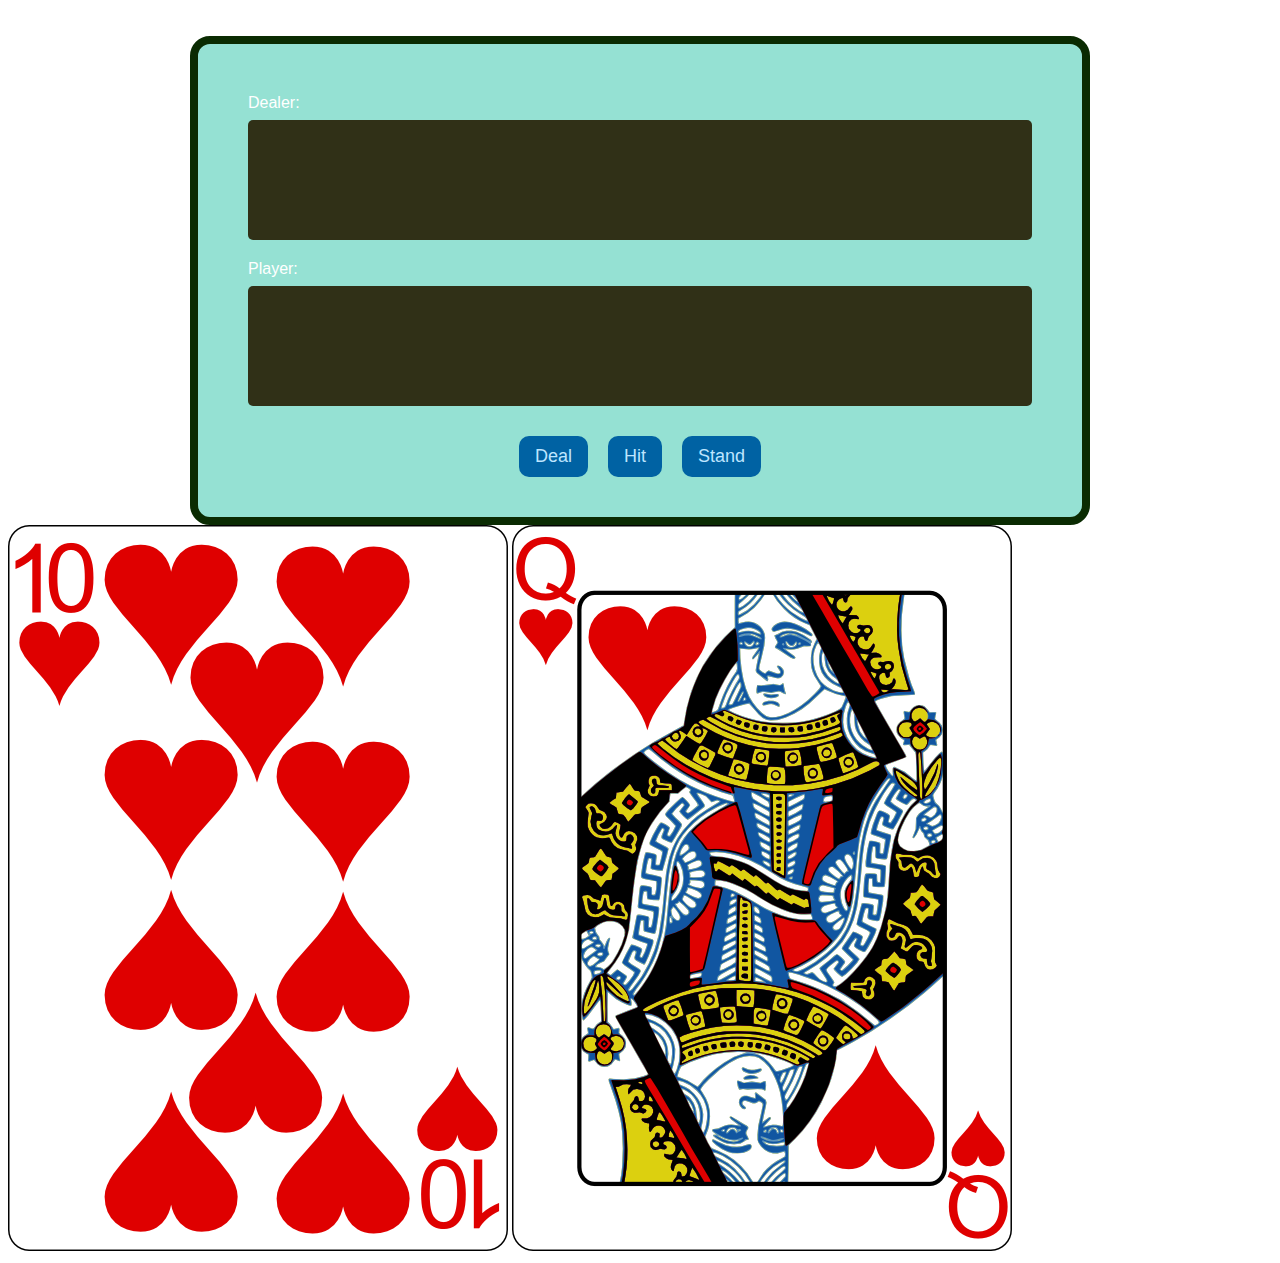
==== index.html @ 6360d5c0 "cards are randomly dealt" ====
<!DOCTYPE html>
<html lang="en">
  <head>
    <meta charset="UTF-8" />
    <meta name="viewport" content="width=device-width, initial-scale=1.0" />
    <title>Blackjack</title>
    <link rel="stylesheet" href="./styles/styles.css" />
  </head>
  <body>
    <div class="message-box" id="messages"></div>
    <div class="table">
      <div class="player">
        <label class="player-name"
          >Dealer:
          <span id="dealer-points" class="points"></span>
        </label>
        <div id="dealer-hand" class="hand">
          <!-- Dealer Hand -->
        </div>
      </div>
      <div class="player">
        <label class="player-name"
          >Player:
          <span id="player-points" class="points"></span>
        </label>
        <div id="player-hand" class="hand">
          <!-- Player Hand -->
        </div>
      </div>
      <div class="buttons">
        <button id="deal-button" type="button">Deal</button>
        <button id="hit-button" type="button">Hit</button>
        <button id="stand-button" type="button">Stand</button>
      </div>
    </div>

    <img src="./images/10_of_hearts.png" alt="" class="card1" />
    <img src="./images/queen_of_hearts.png" alt="" class="card2" />
    <script src="./scripts/main.js"></script>
  </body>
</html>
---- styles/styles.css ----
body {
  font-family: -apple-system, BlinkMacSystemFont, "Segoe UI", Roboto, Oxygen,
    Ubuntu, Cantarell, "Open Sans", "Helvetica Neue", sans-serif;
  box-sizing: border-box;
}

body * {
  box-sizing: inherit;
}

.message-box {
  width: 900px;
  max-width: calc(100% - 20px);
  margin: 0 auto 10px;
  height: 1em;
  font-size: 18px;
  color: #d6f7ad;
}

.message-box.error {
  color: rgb(122, 0, 0);
}

.table {
  width: 900px;
  max-width: calc(100% - 20px);
  border: 8px solid rgb(10, 43, 2);
  border-radius: 20px;
  background: #95e1d3;
  margin: 0 auto;
  color: white;
  padding: 30px;
}

.player {
  margin: 20px;
}

.player-name {
  display: block;
  font-size: 16px;
  margin-bottom: 8px;
}

.points {
  font-style: italic;
}

.hand {
  height: 120px;
  background: rgb(48, 48, 23);
  border-radius: 5px;
}

.hand img {
  height: 100%;
  width: auto;
  padding: 10px 0 10px 10px;
}

.buttons {
  display: flex;
  justify-content: center;
}

button {
  margin: 10px;
  font-size: 18px;
  border: 0;
  padding: 10px 16px;
  border-radius: 10px;
  color: rgb(189, 229, 255);
  background: rgb(0, 98, 163);
}

button:hover {
  cursor: pointer;
  background: rgb(35, 133, 199);
  box-shadow: 0px 0px 10px 5px rgba(35, 133, 199, 0.55);
}

button[disabled] {
  color: rgb(160, 160, 160);
  background: rgb(71, 71, 71);
}

button[disabled]:hover {
  cursor: not-allowed;
  background: rgb(71, 71, 71);
  box-shadow: none;
}

button[type="reset"] {
  color: rgb(255, 184, 184);
  background: rgb(133, 8, 8);
}

button[type="reset"]:hover {
  background: rgb(150, 7, 7);
  box-shadow: 0px 0px 10px 5px rgba(150, 7, 7, 0.63);
}
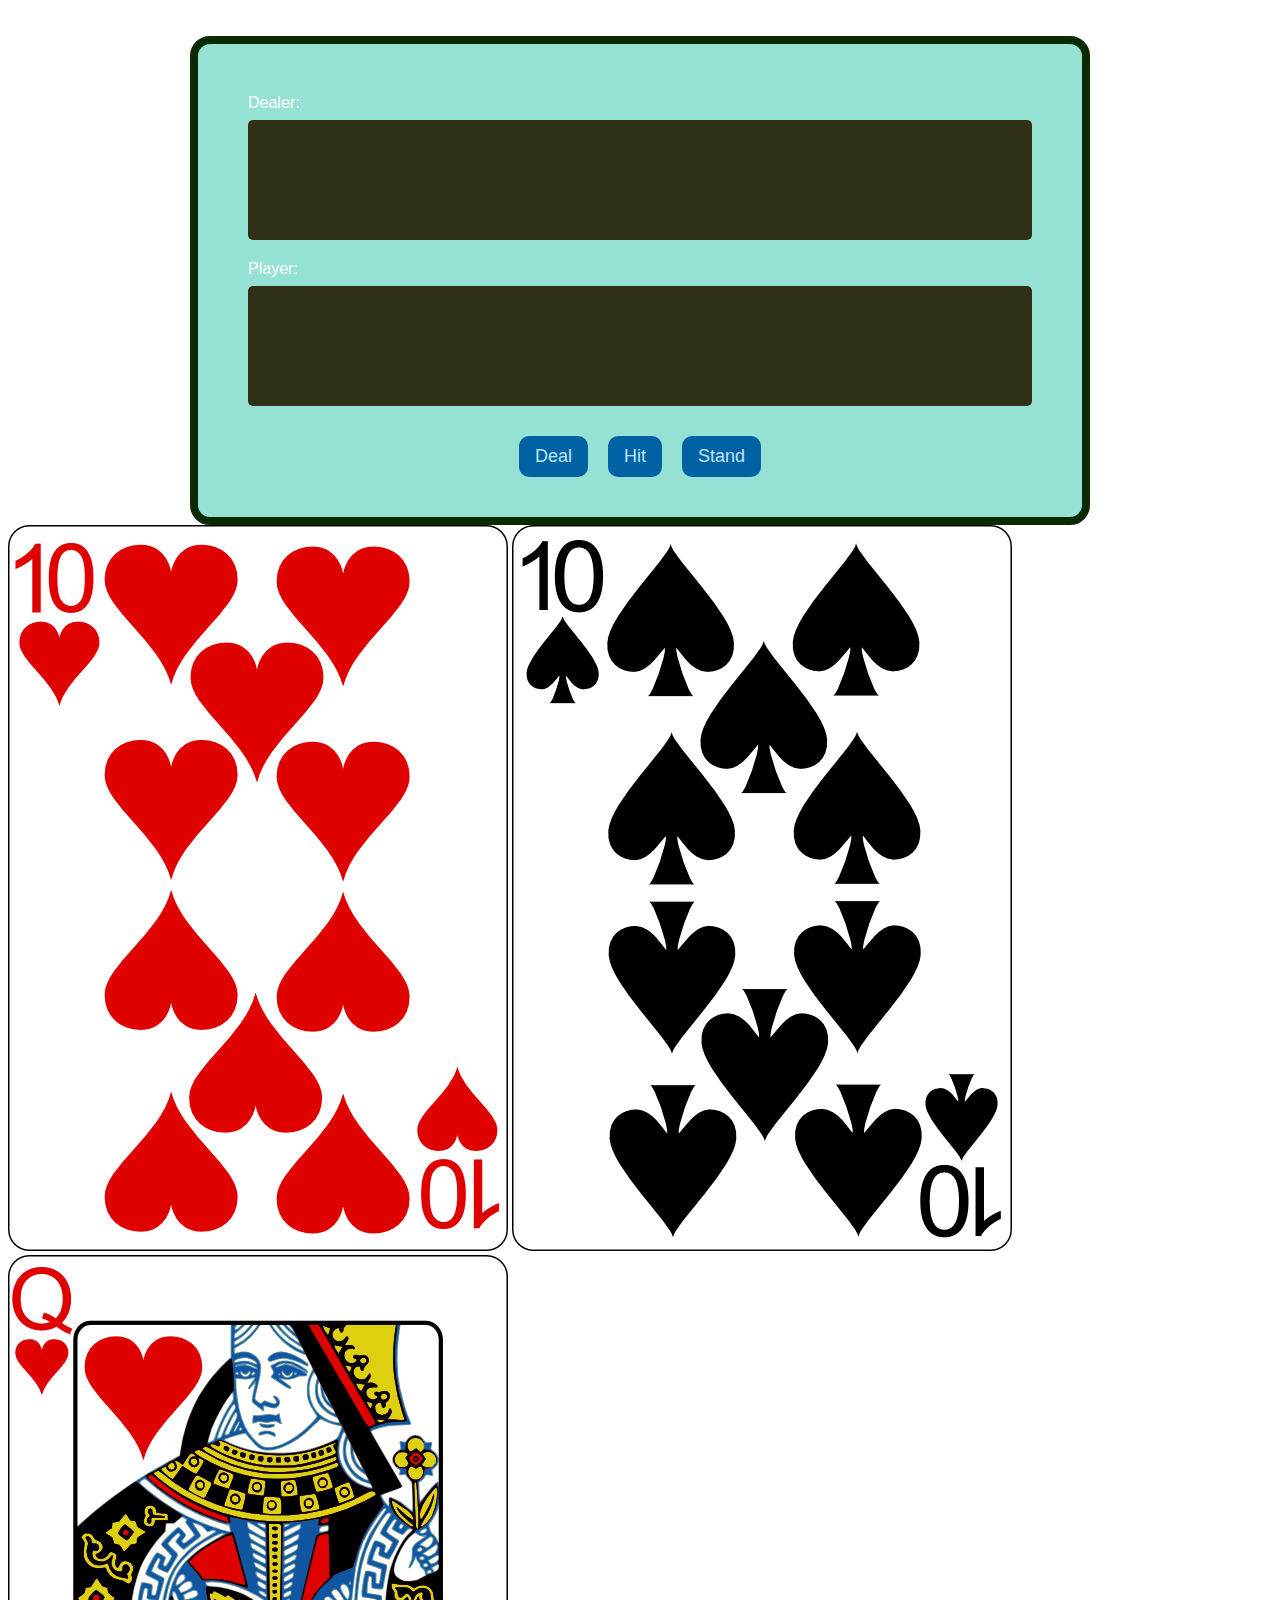
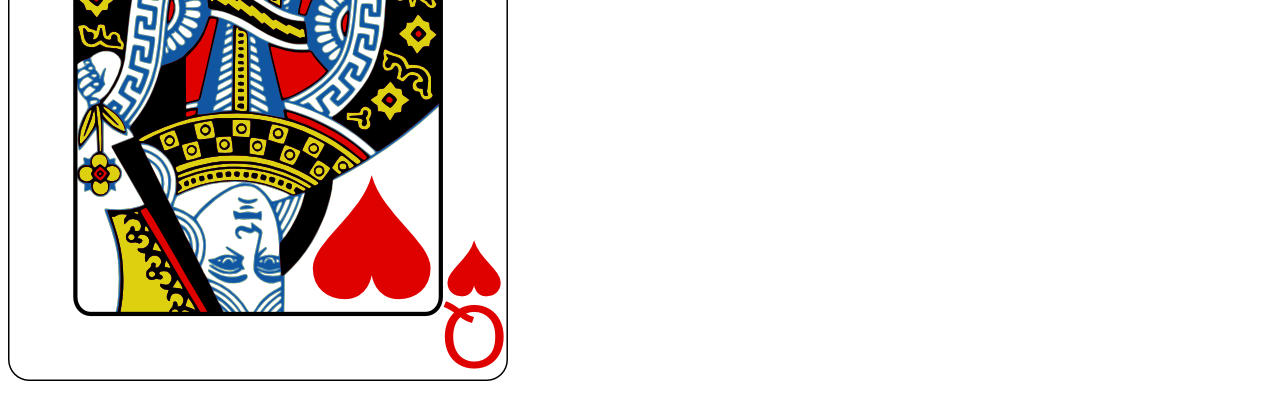
==== commit 4bd28b93: "mark drawn cards used" ====
--- a/index.html
+++ b/index.html
@@ -35,6 +35,7 @@
     </div>
 
     <img src="./images/10_of_hearts.png" alt="" class="card1" />
+    <img src="./images/10_of_spades.png" alt="" class="" />
     <img src="./images/queen_of_hearts.png" alt="" class="card2" />
     <script src="./scripts/main.js"></script>
   </body>
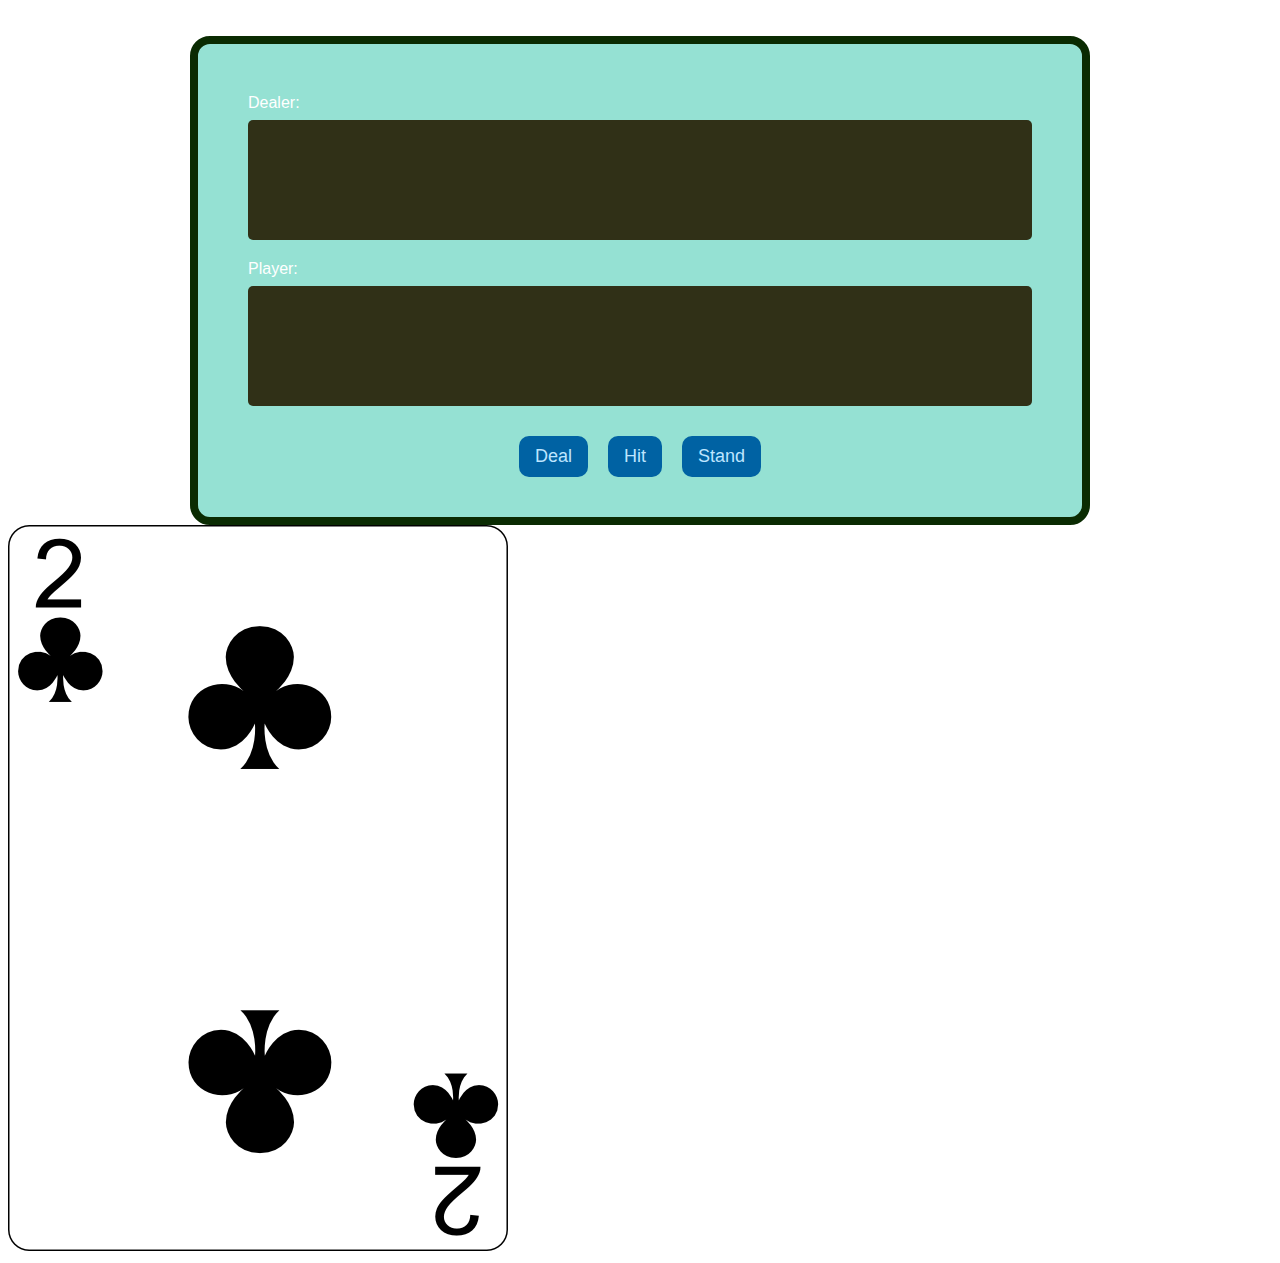
==== commit 75ed6d9c: "dealing generic card image out" ====
--- a/index.html
+++ b/index.html
@@ -33,10 +33,7 @@
         <button id="stand-button" type="button">Stand</button>
       </div>
     </div>
-
-    <img src="./images/10_of_hearts.png" alt="" class="card1" />
-    <img src="./images/10_of_spades.png" alt="" class="" />
-    <img src="./images/queen_of_hearts.png" alt="" class="card2" />
+    <img src="./images/2_of_clubs.png" alt="" class="card1" />
     <script src="./scripts/main.js"></script>
   </body>
 </html>
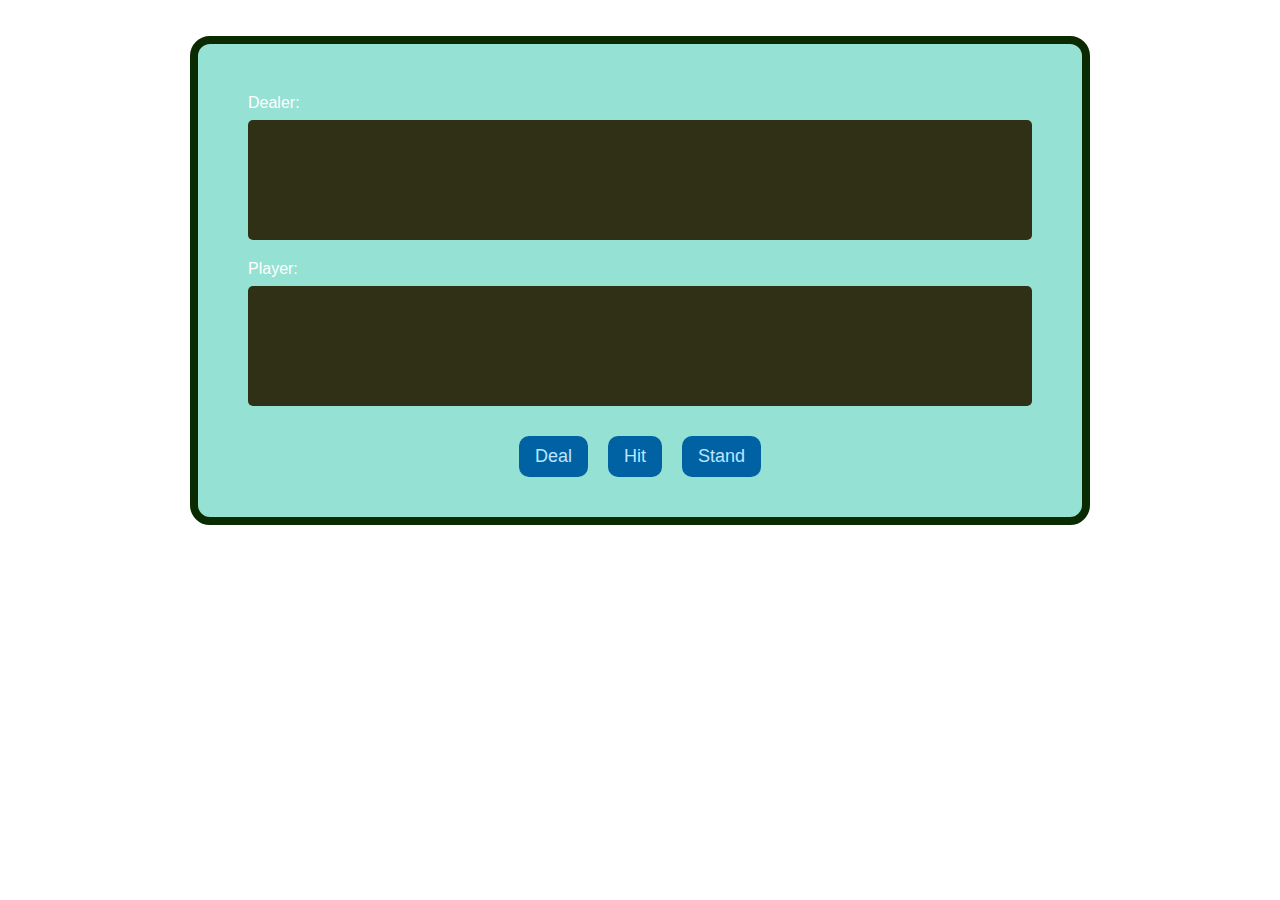
==== commit 99a6a721: "work-in-progress branch created" ====
--- a/index.html
+++ b/index.html
@@ -33,7 +33,6 @@
         <button id="stand-button" type="button">Stand</button>
       </div>
     </div>
-    <img src="./images/2_of_clubs.png" alt="" class="card1" />
     <script src="./scripts/main.js"></script>
   </body>
 </html>
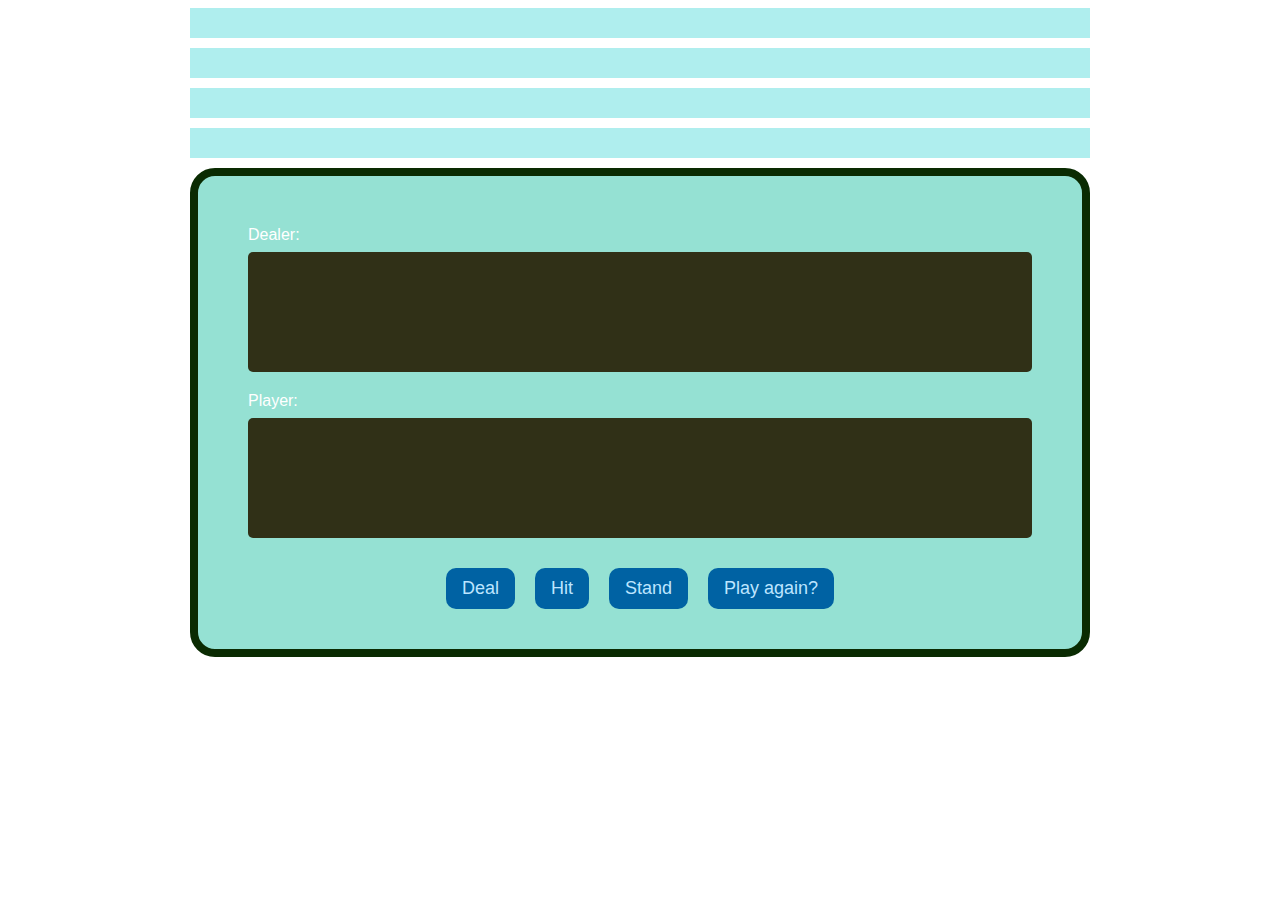
==== commit 0126b9c6: "game fully functional" ====
--- a/index.html
+++ b/index.html
@@ -7,7 +7,10 @@
     <link rel="stylesheet" href="./styles/styles.css" />
   </head>
   <body>
-    <div class="message-box" id="messages"></div>
+    <div class="message-box" id="messages1"></div>
+    <div class="message-box" id="messages2"></div>
+    <div class="message-box" id="messages3"></div>
+    <div class="message-box" id="messages4"></div>
     <div class="table">
       <div class="player">
         <label class="player-name"
@@ -31,6 +34,7 @@
         <button id="deal-button" type="button">Deal</button>
         <button id="hit-button" type="button">Hit</button>
         <button id="stand-button" type="button">Stand</button>
+        <button id="play-again" type="button">Play again?</button>
       </div>
     </div>
     <script src="./scripts/main.js"></script>
--- a/styles/styles.css
+++ b/styles/styles.css
@@ -13,8 +13,9 @@
   max-width: calc(100% - 20px);
   margin: 0 auto 10px;
   height: 1em;
-  font-size: 18px;
-  color: #d6f7ad;
+  font-size: 30px;
+  color: black;
+  background-color: paleturquoise;
 }
 
 .message-box.error {
@@ -25,7 +26,7 @@
   width: 900px;
   max-width: calc(100% - 20px);
   border: 8px solid rgb(10, 43, 2);
-  border-radius: 20px;
+  border-radius: 25px;
   background: #95e1d3;
   margin: 0 auto;
   color: white;
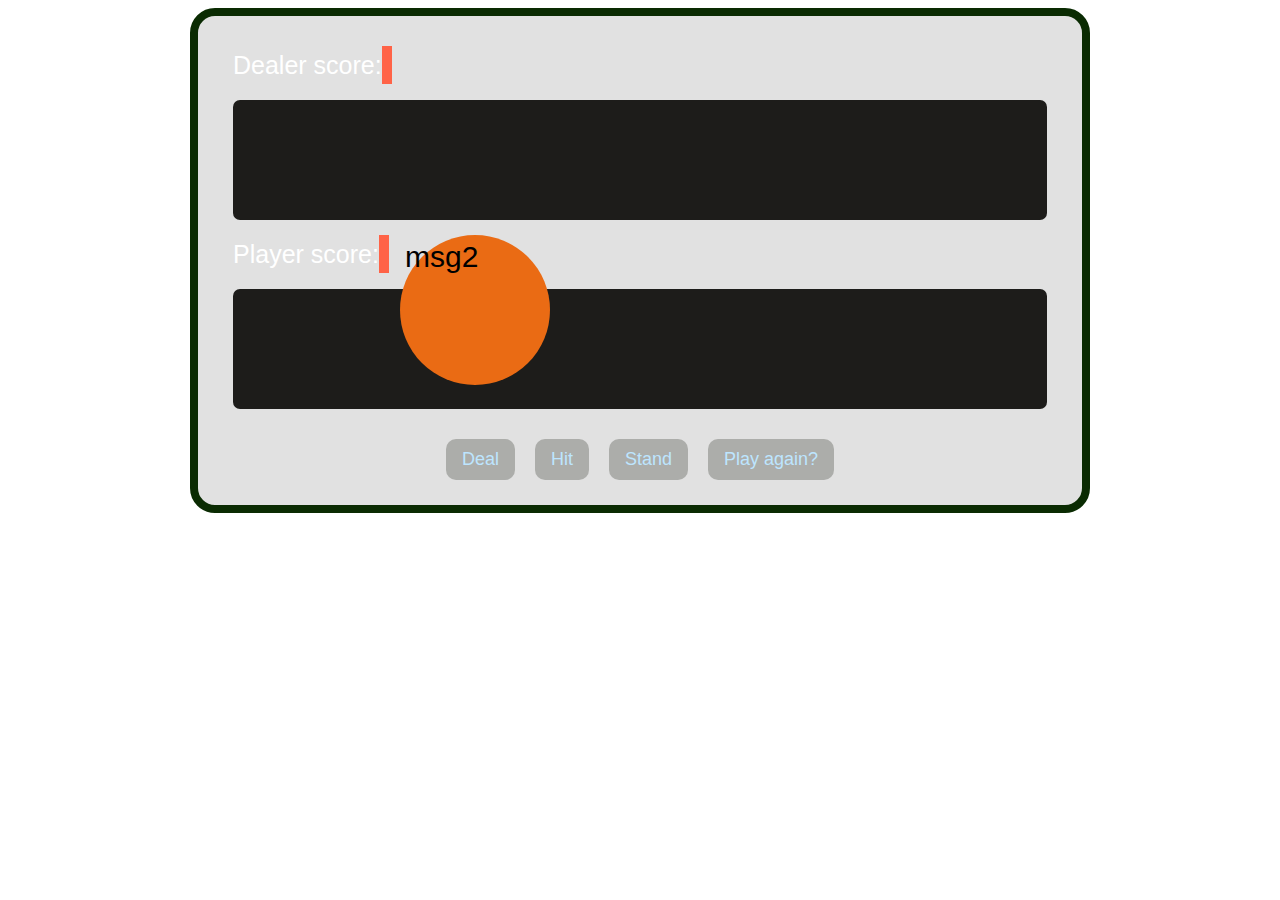
==== commit e7a50478: "dealer first card score visible" ====
--- a/index.html
+++ b/index.html
@@ -7,14 +7,11 @@
     <link rel="stylesheet" href="./styles/styles.css" />
   </head>
   <body>
-    <div class="message-box" id="messages1"></div>
-    <div class="message-box" id="messages2"></div>
-    <div class="message-box" id="messages3"></div>
-    <div class="message-box" id="messages4"></div>
+    <div class="message-box2" id="messages2">msg2</div>
     <div class="table">
       <div class="player">
         <label class="player-name"
-          >Dealer:
+          >Dealer score:
           <span id="dealer-points" class="points"></span>
         </label>
         <div id="dealer-hand" class="hand">
@@ -23,7 +20,7 @@
       </div>
       <div class="player">
         <label class="player-name"
-          >Player:
+          >Player score:
           <span id="player-points" class="points"></span>
         </label>
         <div id="player-hand" class="hand">
@@ -37,6 +34,7 @@
         <button id="play-again" type="button">Play again?</button>
       </div>
     </div>
+    <div class="card-back"></div>
     <script src="./scripts/main.js"></script>
   </body>
 </html>
--- a/styles/styles.css
+++ b/styles/styles.css
@@ -8,18 +8,38 @@
   box-sizing: inherit;
 }
 
-.message-box {
+.card-back > img {
+  height: 100px;
+  position: fixed;
+  top: 110px;
+  left: 179px;
+  opacity: 1;
+}
+
+.transparent-card {
+  opacity: 0.5;
+}
+
+.message-box.error {
+  color: rgb(122, 0, 0);
+}
+
+#messages2 {
   width: 900px;
   max-width: calc(100% - 20px);
   margin: 0 auto 10px;
   height: 1em;
   font-size: 30px;
   color: black;
-  background-color: paleturquoise;
-}
-
-.message-box.error {
-  color: rgb(122, 0, 0);
+  background-color: #ea6b14;
+  padding: 5px;
+  width: 150px;
+  height: 150px;
+  border-radius: 50%;
+  z-index: 1;
+  position: absolute;
+  top: 235px;
+  left: 400px;
 }
 
 .table {
@@ -27,10 +47,10 @@
   max-width: calc(100% - 20px);
   border: 8px solid rgb(10, 43, 2);
   border-radius: 25px;
-  background: #95e1d3;
+  background: #e1e1e1;
   margin: 0 auto;
   color: white;
-  padding: 30px;
+  padding: 15px;
 }
 
 .player {
@@ -39,18 +59,21 @@
 
 .player-name {
   display: block;
-  font-size: 16px;
-  margin-bottom: 8px;
+  font-size: 25px;
+  margin-bottom: 20px;
 }
 
 .points {
   font-style: italic;
+  background-color: tomato;
+  color: white;
+  padding: 5px;
 }
 
 .hand {
   height: 120px;
-  background: rgb(48, 48, 23);
-  border-radius: 5px;
+  background: #1d1c1a;
+  border-radius: 7px;
 }
 
 .hand img {
@@ -71,7 +94,7 @@
   padding: 10px 16px;
   border-radius: 10px;
   color: rgb(189, 229, 255);
-  background: rgb(0, 98, 163);
+  background: #acadaa;
 }
 
 button:hover {
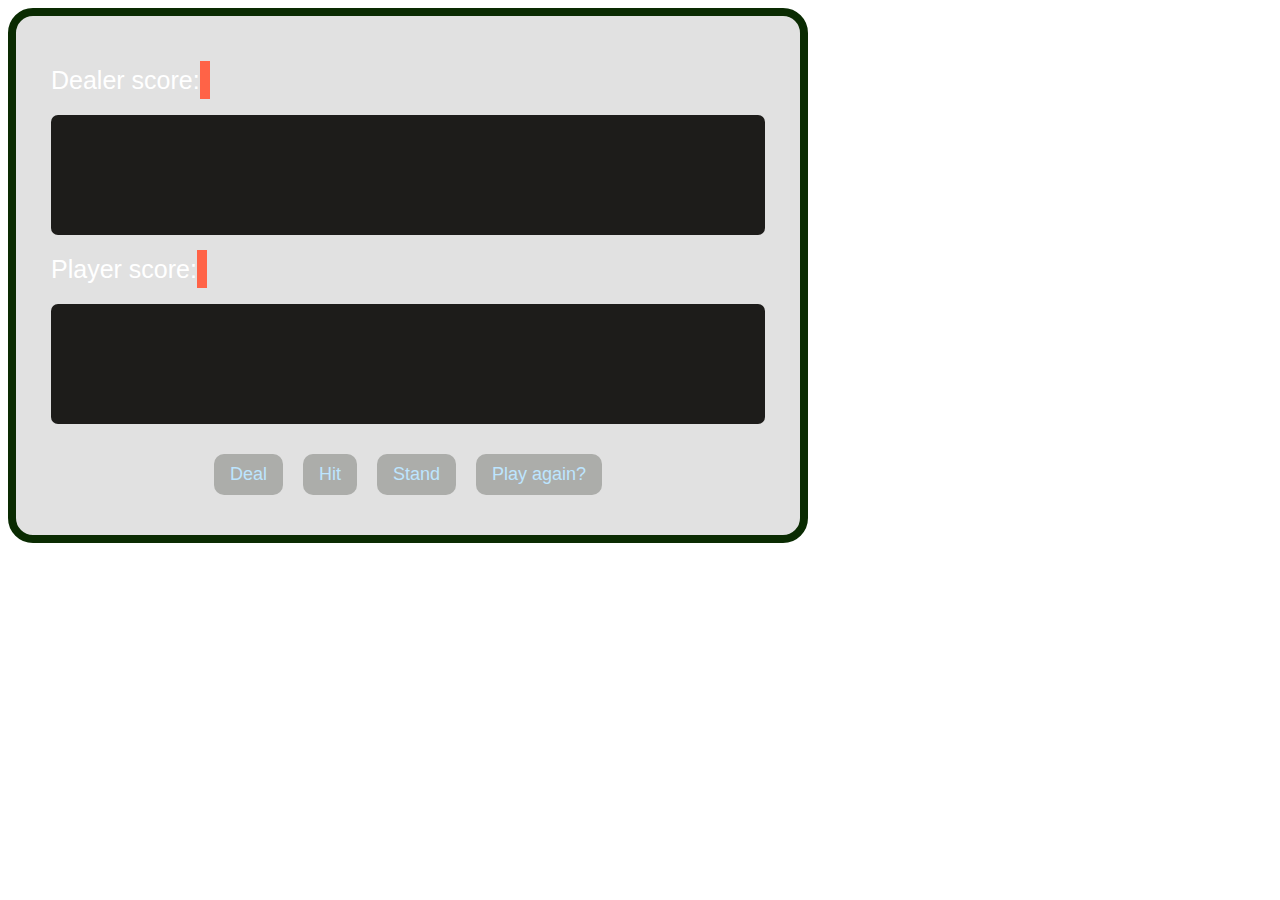
==== commit 56f94298: "blackjack game done for now" ====
--- a/index.html
+++ b/index.html
@@ -9,6 +9,7 @@
   <body>
     <div class="message-box2" id="messages2">msg2</div>
     <div class="table">
+      <div class="message-box2" id="messages2">msg2</div>
       <div class="player">
         <label class="player-name"
           >Dealer score:
--- a/styles/styles.css
+++ b/styles/styles.css
@@ -11,13 +11,9 @@
 .card-back > img {
   height: 100px;
   position: fixed;
-  top: 110px;
-  left: 179px;
-  opacity: 1;
-}
-
-.transparent-card {
-  opacity: 0.5;
+  top: 125.5px;
+  left: 139px;
+  visibility: visible;
 }
 
 .message-box.error {
@@ -25,32 +21,33 @@
 }
 
 #messages2 {
-  width: 900px;
-  max-width: calc(100% - 20px);
-  margin: 0 auto 10px;
+  display: flex;
   height: 1em;
-  font-size: 30px;
+  font-size: 28px;
+  text-align: center;
   color: black;
   background-color: #ea6b14;
   padding: 5px;
   width: 150px;
   height: 150px;
+  justify-content: center;
+  align-items: center;
   border-radius: 50%;
   z-index: 1;
   position: absolute;
-  top: 235px;
-  left: 400px;
+  left: 60vw;
+  top: 23px;
+  visibility: hidden;
 }
 
 .table {
-  width: 900px;
-  max-width: calc(100% - 20px);
+  min-width: 500px;
+  max-width: 800px;
   border: 8px solid rgb(10, 43, 2);
   border-radius: 25px;
   background: #e1e1e1;
-  margin: 0 auto;
   color: white;
-  padding: 15px;
+  padding: 30px 15px 30px 15px;
 }
 
 .player {
@@ -123,3 +120,10 @@
   background: rgb(150, 7, 7);
   box-shadow: 0px 0px 10px 5px rgba(150, 7, 7, 0.63);
 }
+
+@media only screen and (min-width: 816px) {
+  #messages2 {
+    position: absolute;
+    left: 490px;
+  }
+}
